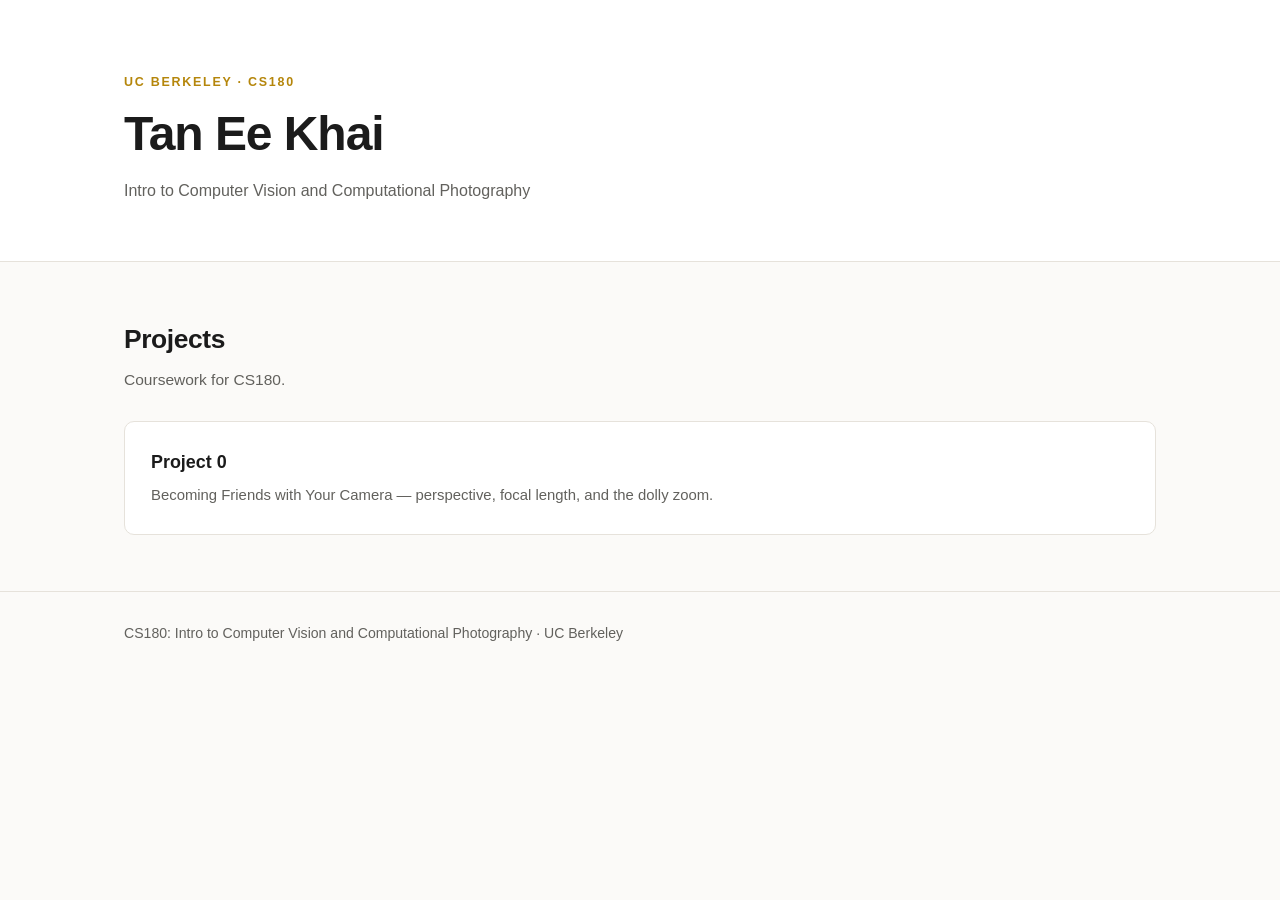
==== index.html @ fbe0ffa6 "Scaffold CS180 site with Project 0 page" ====
<!DOCTYPE html>
<html lang="en">
<head>
<meta charset="utf-8">
<meta name="viewport" content="width=device-width, initial-scale=1">
<title>Tan Ee Khai — CS180</title>
<link rel="stylesheet" href="style.css">
</head>
<body>

<header class="hero">
  <div class="wrap">
    <p class="eyebrow">UC Berkeley &middot; CS180</p>
    <h1>Tan Ee Khai</h1>
    <p class="byline">Intro to Computer Vision and Computational Photography</p>
  </div>
</header>

<main class="wrap">
  <section>
    <h2>Projects</h2>
    <p class="section-sub">Coursework for CS180.</p>
    <div class="cards">
      <a class="card" href="proj0/">
        <h3>Project 0</h3>
        <p>Becoming Friends with Your Camera &mdash; perspective, focal length, and the dolly zoom.</p>
      </a>
    </div>
  </section>
</main>

<footer>
  <div class="wrap">
    CS180: Intro to Computer Vision and Computational Photography &middot; UC Berkeley
  </div>
</footer>

</body>
</html>
---- style.css ----
:root {
  --bg: #fbfaf8;
  --surface: #ffffff;
  --text: #1b1b1b;
  --muted: #62615d;
  --border: #e6e2db;
  --accent: #003262;
  --accent-soft: #eaf0f6;
  --gold: #b5860b;
  --radius: 10px;
}

@media (prefers-color-scheme: dark) {
  :root {
    --bg: #14161a;
    --surface: #1c1f24;
    --text: #e9e7e3;
    --muted: #9b9892;
    --border: #2d3138;
    --accent: #7fb3e8;
    --accent-soft: #1e2733;
    --gold: #e0ae3c;
  }
}

* { box-sizing: border-box; }

body {
  margin: 0;
  background: var(--bg);
  color: var(--text);
  font-family: -apple-system, BlinkMacSystemFont, "Segoe UI", Inter, Roboto,
    Helvetica, Arial, sans-serif;
  font-size: 17px;
  line-height: 1.65;
  -webkit-font-smoothing: antialiased;
}

.wrap {
  max-width: 1080px;
  margin: 0 auto;
  padding: 0 24px;
}

/* ---------- header ---------- */

header.hero {
  border-bottom: 1px solid var(--border);
  background: var(--surface);
  padding: 72px 0 56px;
}

.eyebrow {
  font-size: 0.78rem;
  letter-spacing: 0.14em;
  text-transform: uppercase;
  color: var(--gold);
  font-weight: 600;
  margin: 0 0 14px;
}

h1 {
  font-size: clamp(2rem, 5vw, 3rem);
  line-height: 1.12;
  letter-spacing: -0.022em;
  margin: 0 0 18px;
  font-weight: 700;
}

.byline {
  color: var(--muted);
  margin: 0;
  font-size: 1rem;
}

.byline a { color: inherit; }

/* ---------- sections ---------- */

main { padding: 8px 0 96px; }

section {
  padding: 56px 0;
  border-bottom: 1px solid var(--border);
}

section:last-child { border-bottom: 0; }

h2 {
  font-size: 1.65rem;
  letter-spacing: -0.015em;
  margin: 0 0 6px;
  font-weight: 650;
}

.section-sub {
  color: var(--muted);
  margin: 0 0 28px;
  font-size: 0.97rem;
}

p { margin: 0 0 18px; }

a { color: var(--accent); text-decoration-thickness: 1px; text-underline-offset: 2px; }

/* ---------- image grids ---------- */

.pair {
  display: grid;
  grid-template-columns: repeat(auto-fit, minmax(290px, 1fr));
  gap: 26px;
  margin: 0 0 26px;
}

.strip {
  display: grid;
  grid-template-columns: repeat(auto-fit, minmax(170px, 1fr));
  gap: 16px;
  margin: 0 0 26px;
}

figure { margin: 0; }

figure img {
  display: block;
  width: 100%;
  height: auto;
  border-radius: var(--radius);
  border: 1px solid var(--border);
  background: var(--accent-soft);
}

figcaption {
  margin-top: 10px;
  font-size: 0.88rem;
  color: var(--muted);
}

figcaption strong {
  color: var(--text);
  font-weight: 600;
  display: block;
}

.solo {
  max-width: 620px;
  margin: 0 0 26px;
}

/* ---------- writeup callout ---------- */

.writeup {
  background: var(--surface);
  border: 1px solid var(--border);
  border-left: 3px solid var(--accent);
  border-radius: var(--radius);
  padding: 22px 26px;
}

.writeup h3 {
  margin: 0 0 10px;
  font-size: 1rem;
  letter-spacing: 0.01em;
}

.writeup p:last-child { margin-bottom: 0; }

/* ---------- todo banner (delete before submitting) ---------- */

.todo {
  background: #fff8e5;
  border: 1px solid #e8d9a8;
  color: #5c4708;
  border-radius: var(--radius);
  padding: 18px 22px;
  margin: 32px 0 0;
  font-size: 0.92rem;
}

@media (prefers-color-scheme: dark) {
  .todo { background: #2a2412; border-color: #4d421f; color: #e3cf95; }
}

.todo code {
  background: rgba(0, 0, 0, 0.07);
  padding: 1px 5px;
  border-radius: 4px;
  font-size: 0.88em;
}

@media (prefers-color-scheme: dark) {
  .todo code { background: rgba(255, 255, 255, 0.1); }
}

/* ---------- index cards ---------- */

.cards {
  display: grid;
  grid-template-columns: repeat(auto-fit, minmax(260px, 1fr));
  gap: 20px;
  margin-top: 8px;
}

.card {
  display: block;
  background: var(--surface);
  border: 1px solid var(--border);
  border-radius: var(--radius);
  padding: 26px;
  text-decoration: none;
  color: inherit;
  transition: border-color 0.15s ease, transform 0.15s ease;
}

.card:hover { border-color: var(--accent); transform: translateY(-2px); }

.card h3 { margin: 0 0 6px; font-size: 1.12rem; }

.card p { margin: 0; color: var(--muted); font-size: 0.93rem; }

/* ---------- footer ---------- */

footer {
  border-top: 1px solid var(--border);
  padding: 30px 0 50px;
  color: var(--muted);
  font-size: 0.88rem;
}

/* ---------- print (for the Gradescope PDF) ---------- */

@media print {
  body { background: #fff; color: #000; font-size: 12px; }
  header.hero { padding: 20px 0; }
  section { padding: 20px 0; page-break-inside: avoid; }
  .todo { display: none; }
  figure img { border: 1px solid #ccc; }
}
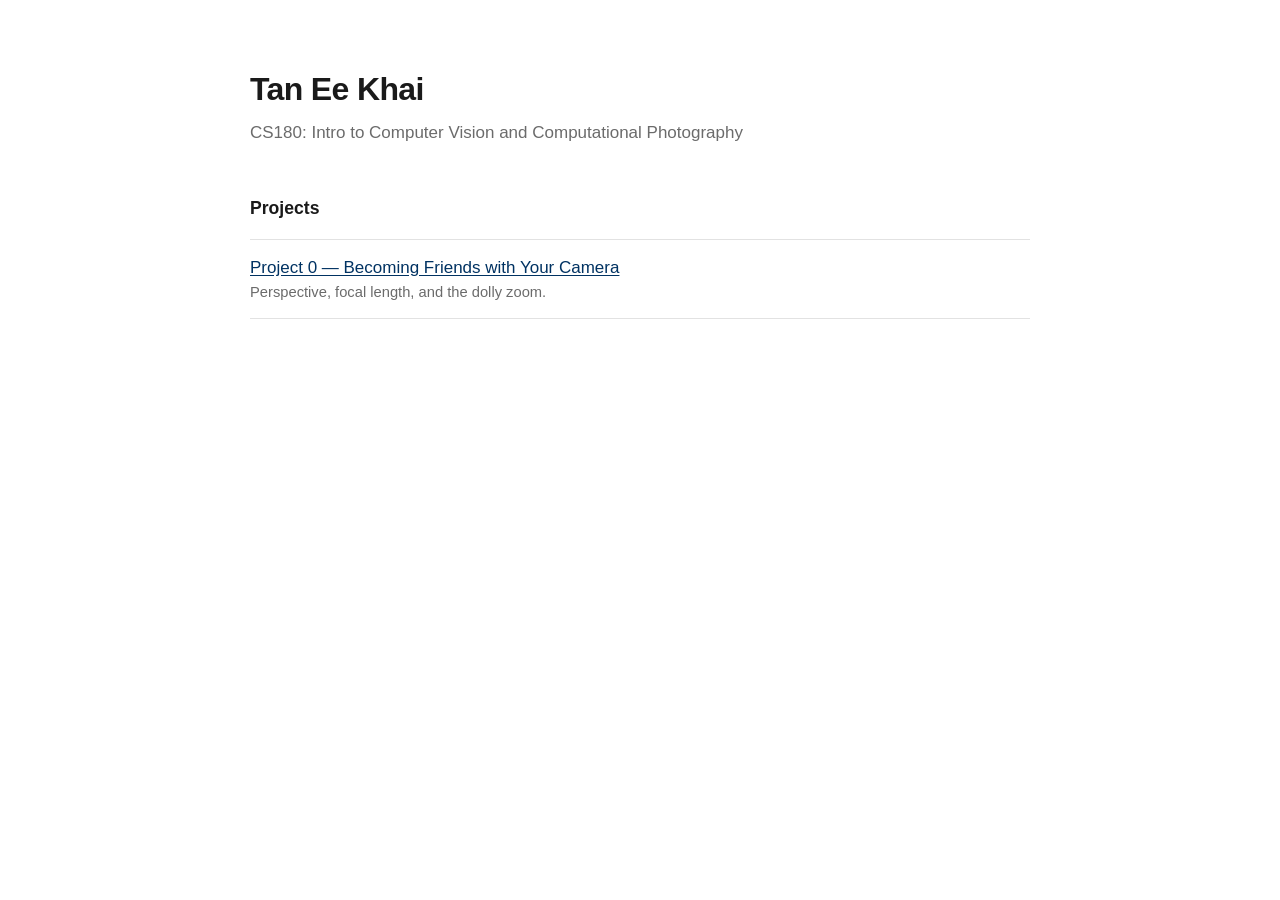
==== commit ac36c414: "Minimal styling; drop images README" ====
--- a/index.html
+++ b/index.html
@@ -4,36 +4,54 @@
 <meta charset="utf-8">
 <meta name="viewport" content="width=device-width, initial-scale=1">
 <title>Tan Ee Khai — CS180</title>
-<link rel="stylesheet" href="style.css">
+<style>
+:root {
+  --bg: #ffffff;
+  --text: #1a1a1a;
+  --muted: #6b6b6b;
+  --border: #e2e2e2;
+  --accent: #003262;
+}
+@media (prefers-color-scheme: dark) {
+  :root {
+    --bg: #151719;
+    --text: #e8e6e3;
+    --muted: #9a9894;
+    --border: #303336;
+    --accent: #7fb3e8;
+  }
+}
+body {
+  margin: 0;
+  background: var(--bg);
+  color: var(--text);
+  font-family: -apple-system, BlinkMacSystemFont, "Segoe UI", Roboto, Helvetica, Arial, sans-serif;
+  font-size: 17px;
+  line-height: 1.6;
+}
+.wrap { max-width: 780px; margin: 0 auto; padding: 64px 24px 80px; }
+h1 { font-size: 2rem; font-weight: 600; margin: 0 0 4px; letter-spacing: -0.02em; }
+.sub { color: var(--muted); margin: 0 0 48px; }
+h2 { font-size: 1.1rem; font-weight: 600; margin: 0 0 16px; }
+ul { list-style: none; padding: 0; margin: 0; }
+li { padding: 14px 0; border-top: 1px solid var(--border); }
+li:last-child { border-bottom: 1px solid var(--border); }
+a { color: var(--accent); text-underline-offset: 2px; }
+li span { display: block; color: var(--muted); font-size: 0.92rem; }
+</style>
 </head>
 <body>
+<div class="wrap">
+  <h1>Tan Ee Khai</h1>
+  <p class="sub">CS180: Intro to Computer Vision and Computational Photography</p>
 
-<header class="hero">
-  <div class="wrap">
-    <p class="eyebrow">UC Berkeley &middot; CS180</p>
-    <h1>Tan Ee Khai</h1>
-    <p class="byline">Intro to Computer Vision and Computational Photography</p>
-  </div>
-</header>
-
-<main class="wrap">
-  <section>
-    <h2>Projects</h2>
-    <p class="section-sub">Coursework for CS180.</p>
-    <div class="cards">
-      <a class="card" href="proj0/">
-        <h3>Project 0</h3>
-        <p>Becoming Friends with Your Camera &mdash; perspective, focal length, and the dolly zoom.</p>
-      </a>
-    </div>
-  </section>
-</main>
-
-<footer>
-  <div class="wrap">
-    CS180: Intro to Computer Vision and Computational Photography &middot; UC Berkeley
-  </div>
-</footer>
-
+  <h2>Projects</h2>
+  <ul>
+    <li>
+      <a href="proj0/">Project 0 — Becoming Friends with Your Camera</a>
+      <span>Perspective, focal length, and the dolly zoom.</span>
+    </li>
+  </ul>
+</div>
 </body>
 </html>
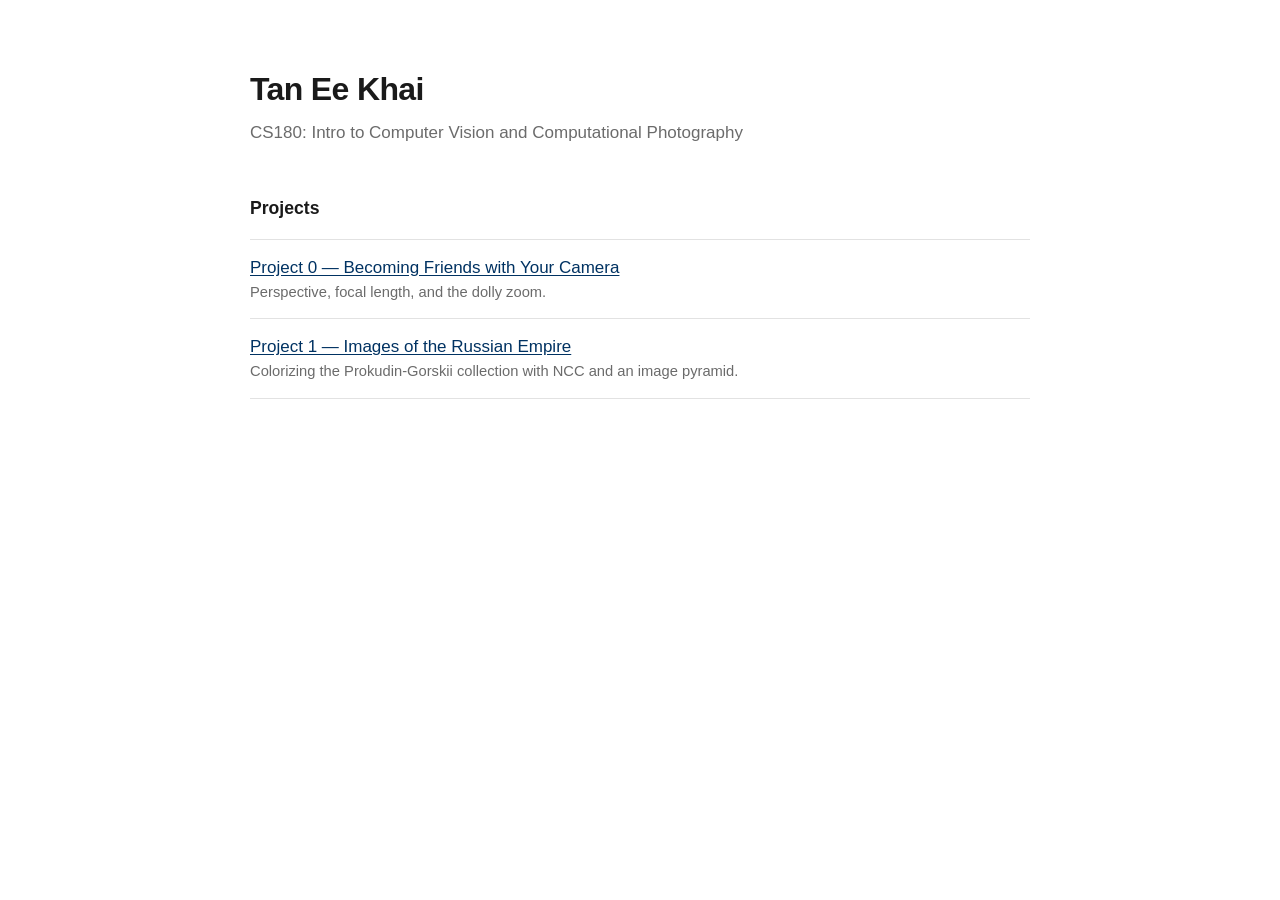
==== commit 2e254964: "Add Project 1: colorizing the Prokudin-Gorskii collection" ====
--- a/index.html
+++ b/index.html
@@ -51,6 +51,10 @@
       <a href="proj0/">Project 0 — Becoming Friends with Your Camera</a>
       <span>Perspective, focal length, and the dolly zoom.</span>
     </li>
+    <li>
+      <a href="proj1/">Project 1 — Images of the Russian Empire</a>
+      <span>Colorizing the Prokudin-Gorskii collection with NCC and an image pyramid.</span>
+    </li>
   </ul>
 </div>
 </body>
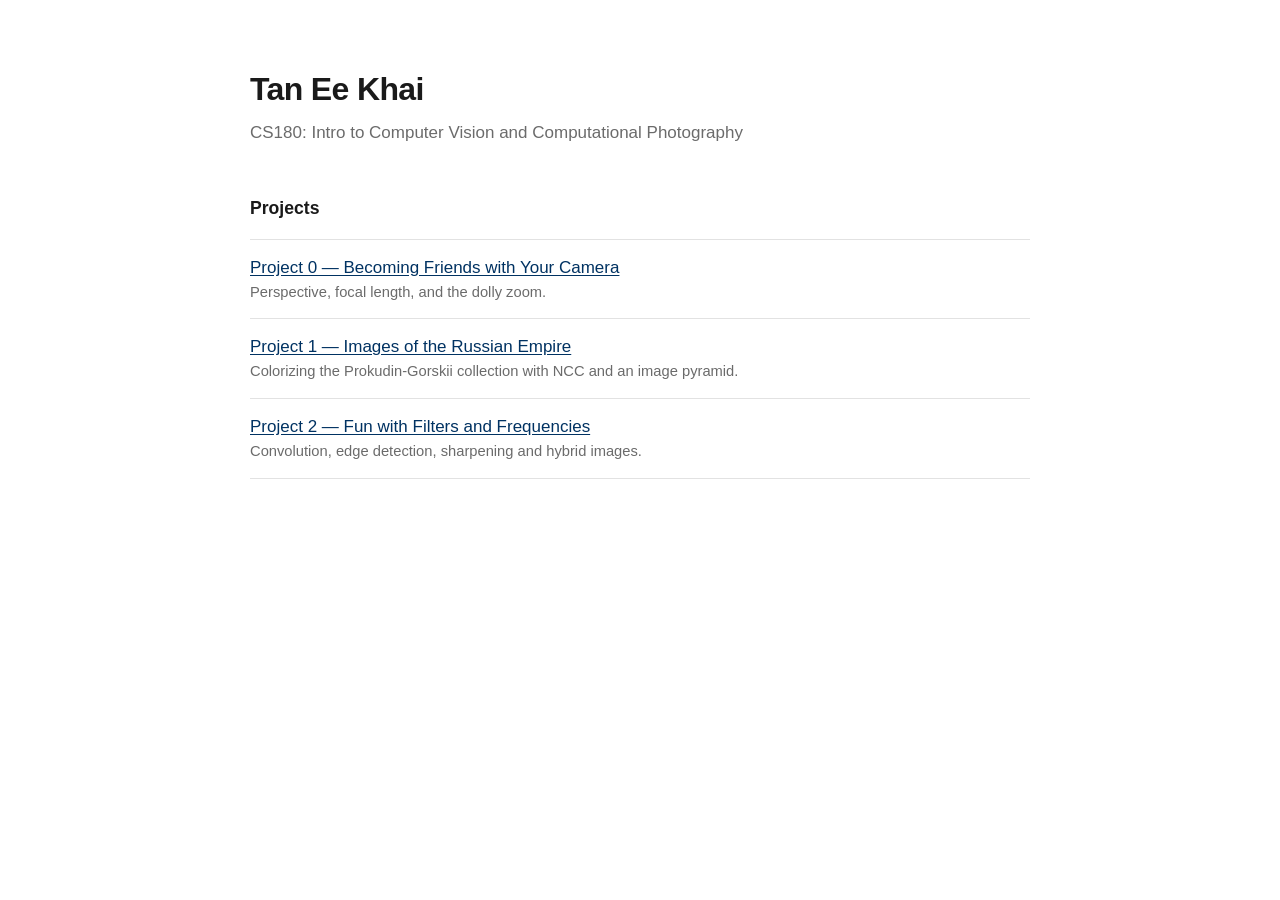
==== commit 94681e0e: "Add Project 2: Fun with Filters and Frequencies" ====
--- a/index.html
+++ b/index.html
@@ -55,6 +55,10 @@
       <a href="proj1/">Project 1 — Images of the Russian Empire</a>
       <span>Colorizing the Prokudin-Gorskii collection with NCC and an image pyramid.</span>
     </li>
+    <li>
+      <a href="proj2/">Project 2 — Fun with Filters and Frequencies</a>
+      <span>Convolution, edge detection, sharpening and hybrid images.</span>
+    </li>
   </ul>
 </div>
 </body>
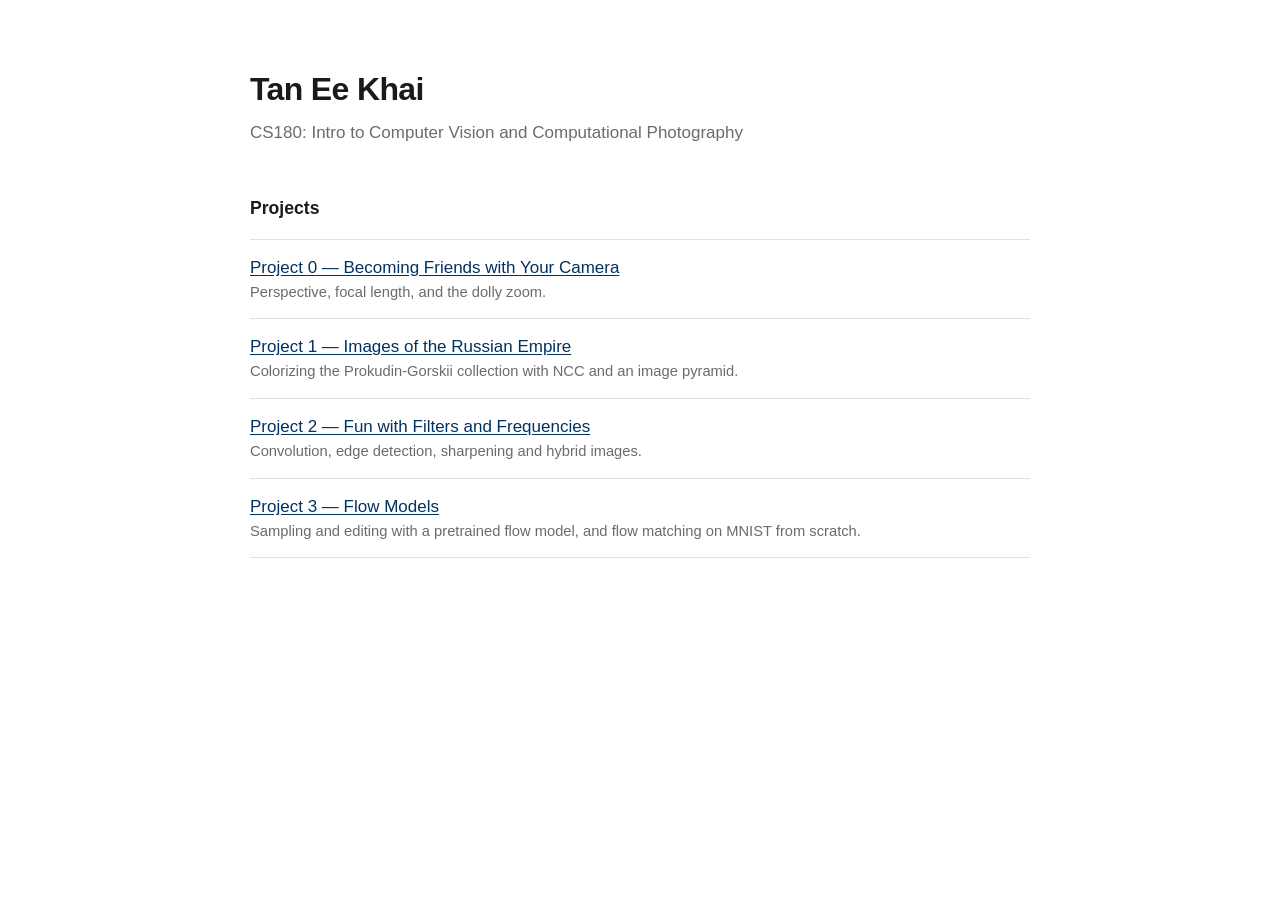
==== commit 01def822: "Add Project 3: Flow Models" ====
--- a/index.html
+++ b/index.html
@@ -59,6 +59,10 @@
       <a href="proj2/">Project 2 — Fun with Filters and Frequencies</a>
       <span>Convolution, edge detection, sharpening and hybrid images.</span>
     </li>
+    <li>
+      <a href="proj3/">Project 3 — Flow Models</a>
+      <span>Sampling and editing with a pretrained flow model, and flow matching on MNIST from scratch.</span>
+    </li>
   </ul>
 </div>
 </body>
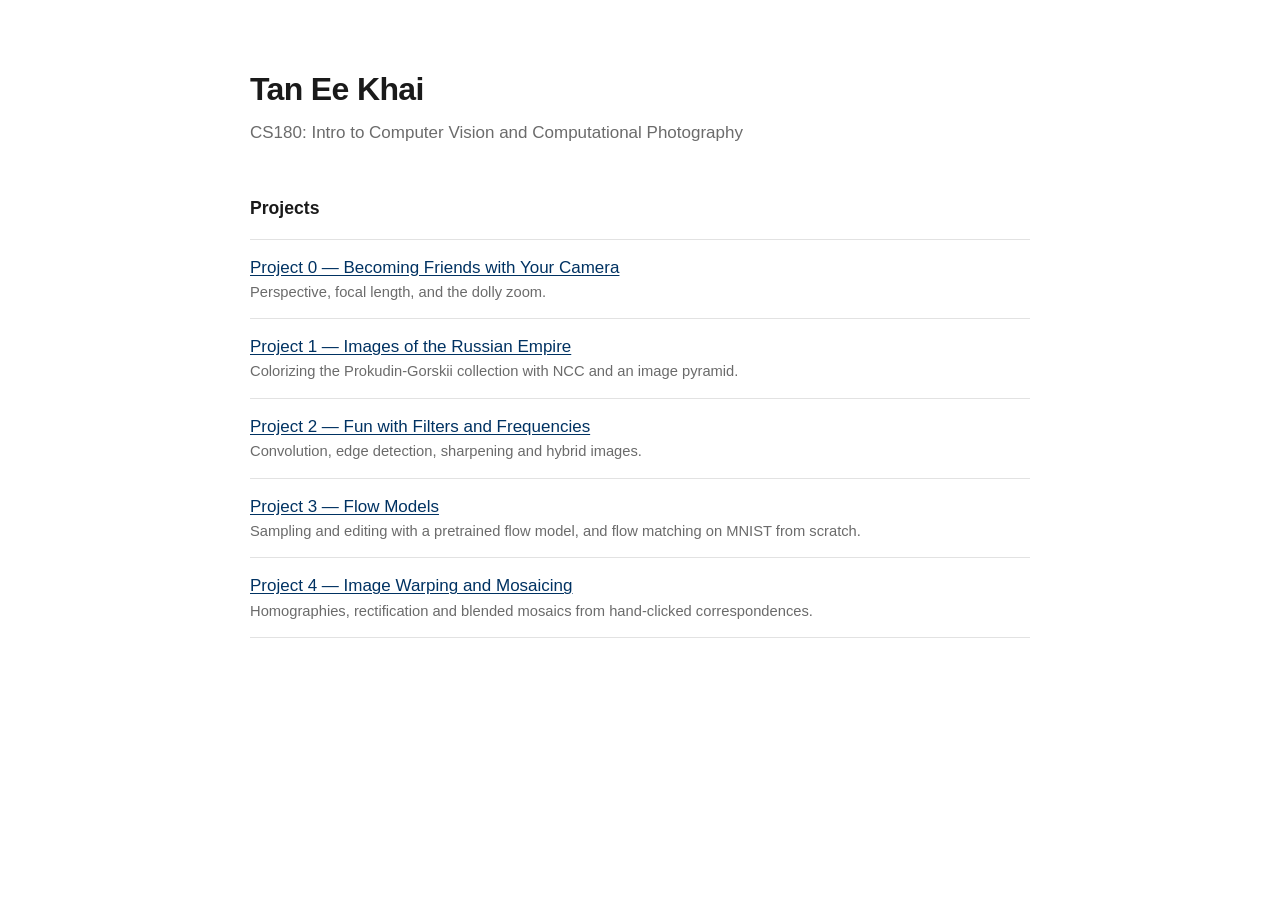
==== commit d2f14676: "Add Project 4A: image warping and mosaicing" ====
--- a/index.html
+++ b/index.html
@@ -63,6 +63,10 @@
       <a href="proj3/">Project 3 — Flow Models</a>
       <span>Sampling and editing with a pretrained flow model, and flow matching on MNIST from scratch.</span>
     </li>
+    <li>
+      <a href="proj4/">Project 4 — Image Warping and Mosaicing</a>
+      <span>Homographies, rectification and blended mosaics from hand-clicked correspondences.</span>
+    </li>
   </ul>
 </div>
 </body>
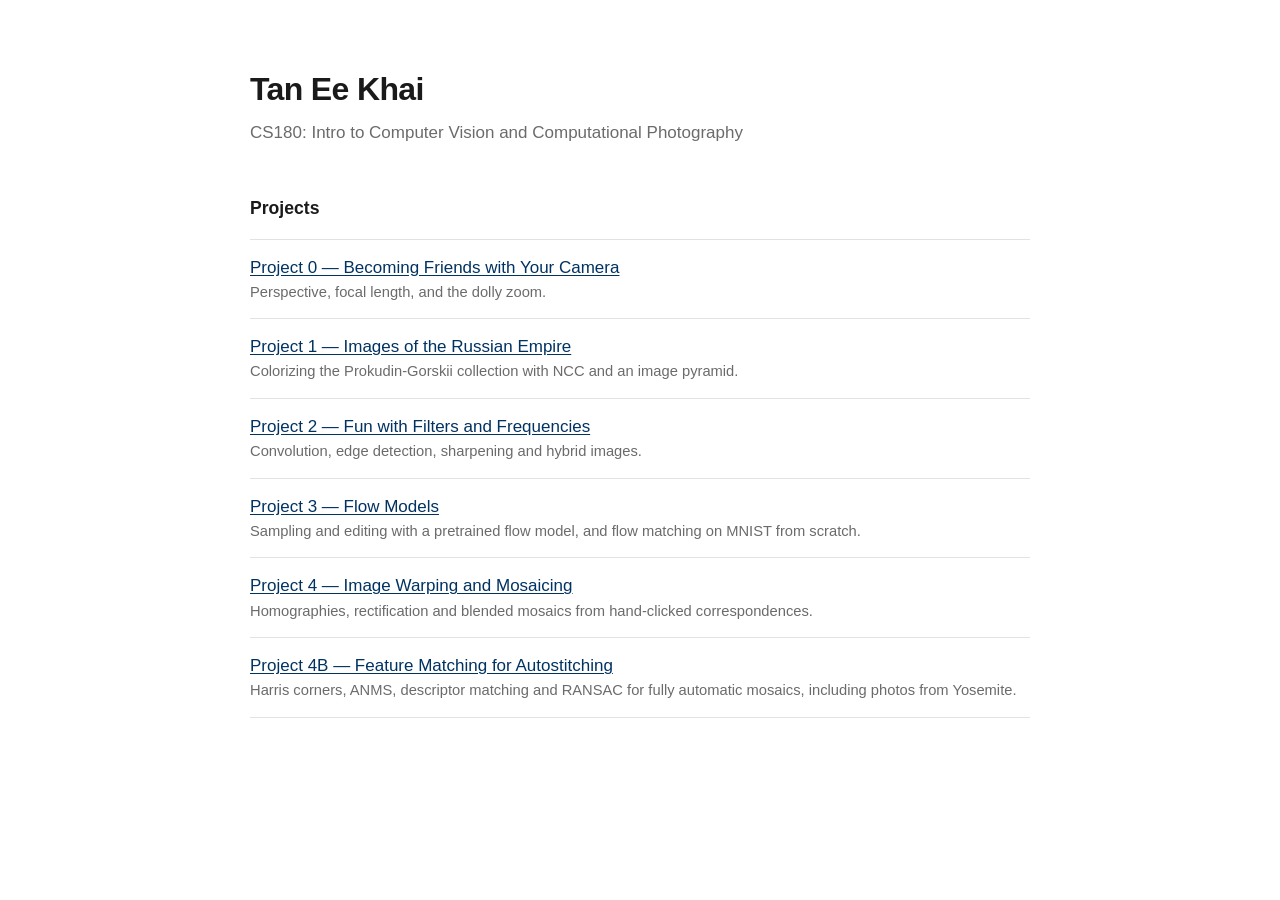
==== commit 886ab07c: "Add Project 4B: feature matching for autostitching" ====
--- a/index.html
+++ b/index.html
@@ -67,6 +67,10 @@
       <a href="proj4/">Project 4 — Image Warping and Mosaicing</a>
       <span>Homographies, rectification and blended mosaics from hand-clicked correspondences.</span>
     </li>
+    <li>
+      <a href="proj4b/">Project 4B — Feature Matching for Autostitching</a>
+      <span>Harris corners, ANMS, descriptor matching and RANSAC for fully automatic mosaics, including photos from Yosemite.</span>
+    </li>
   </ul>
 </div>
 </body>
